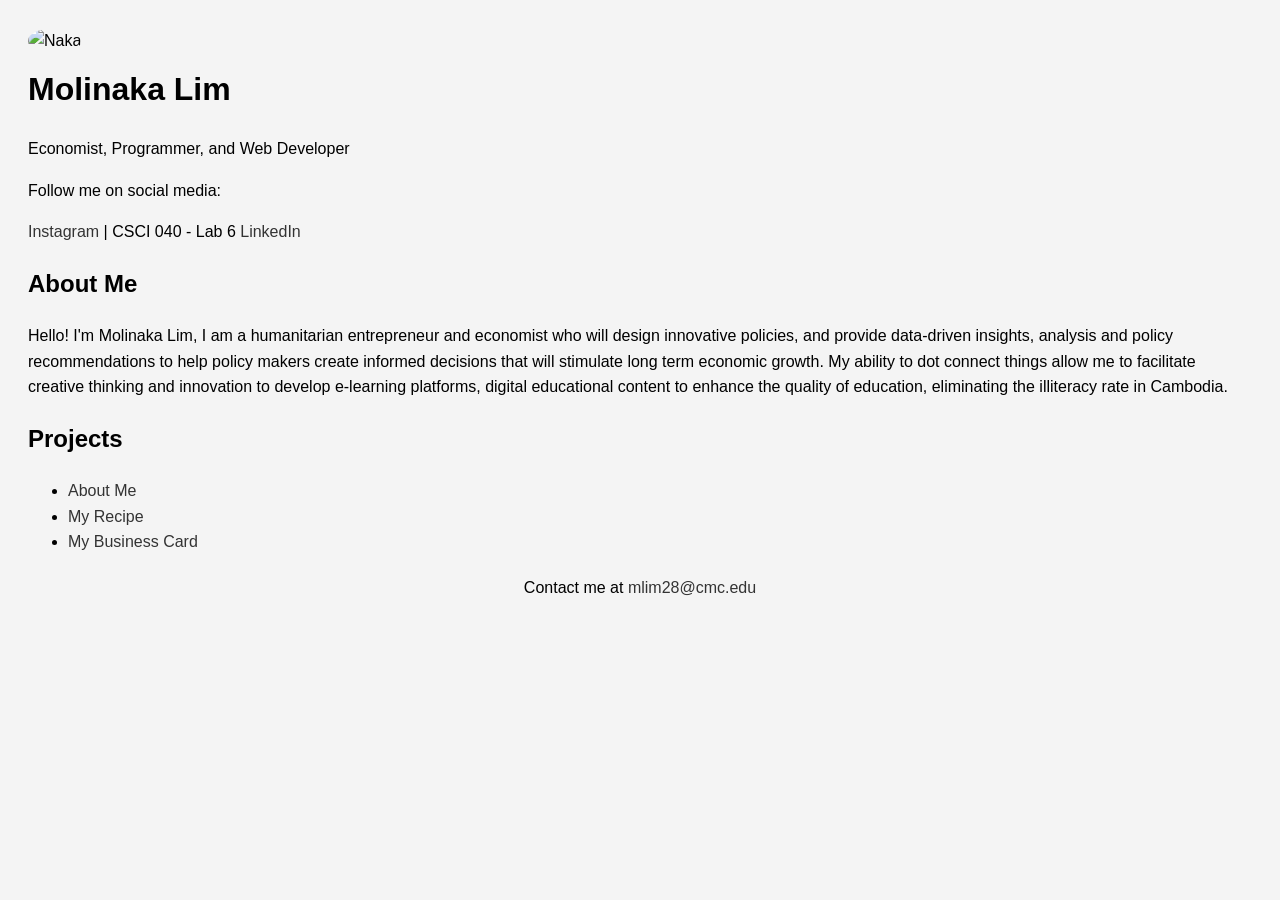
==== index.html @ 503f603a "add index.html" ====
<!DOCTYPE html>
<html lang="en">
<head>
<meta charset="UTF-8">
<meta name="viewport" content="width=device-width, initial-scale=1.0">
<title>Your Name's Bio</title>
<link rel="stylesheet" href="index.css">
</head>

<body>
<header>
<img src="me.png" alt="Naka" class="profile-img">
<h1>Molinaka Lim</h1>
<p>Economist, Programmer, and Web Developer</p>
<p>Follow me on social media:</p>
<p>
<a href="https://www.instagram.com/_naka23.x_/"
target="_blank">Instagram</a> |

CSCI 040 - Lab 6
<a href="www.linkedin.com/in/molinaka-lim"
target="_blank">LinkedIn</a>
</p>
</header>
<main>
<section class="bio">
<h2>About Me</h2>
<p>Hello! I'm Molinaka Lim, I am a humanitarian entrepreneur and economist who will design innovative policies, and provide data-driven insights, analysis and policy recommendations to help policy makers create informed decisions that will stimulate long term economic growth. My ability to dot connect things allow me to facilitate creative thinking and innovation to develop e-learning platforms, digital educational content to enhance the quality of education, eliminating the illiteracy rate in Cambodia.</p>
<!-- Add more paragraphs as needed -->
</section>
<section class="projects">
<h2>Projects</h2>
<ul>
<li><a href="file:///Users/macbook/Downloads/CMC_YEAR%201/Computing%20for%20the%20Web/Web%20Development/Lab%206.html#">About Me</a></li>
<li><a href="file:///Users/macbook/Downloads/CMC_YEAR%201/Computing%20for%20the%20Web/Web%20Development/project2_lab6.html">My Recipe</a></li>
<li><a href="file:///Users/macbook/Downloads/CMC_YEAR%201/Computing%20for%20the%20Web/Web%20Development/project3_lab6.html">My Business Card</a></li>
<!-- Add more list items as needed -->
</ul>
</section>
</main>
<footer>
<p>Contact me at <a
href="mlim28@cmc.edu">mlim28@cmc.edu</a></p>
</footer>
</body>
</html>
---- index.css ----
* Basic Reset */
* {
margin: 0;
padding: 0;
box-sizing: border-box;
}
body {
font-family: 'Arial', sans-serif;
line-height: 1.6;
padding: 20px;
background-color: #f4f4f4;
}
.header {
text-align: center;
margin-bottom: 20px;
}
.profile-img {
width: 150px;
height: auto;
border-radius: 50%;
}
h1 {
margin-top: 10px;
}
.bio, .projects {
margin-bottom: 20px;
}
a {
color: #333;
text-decoration: none;
}
a:hover {
text-decoration: underline;
}
footer {
text-align: center;
margin-top: 20px;
}
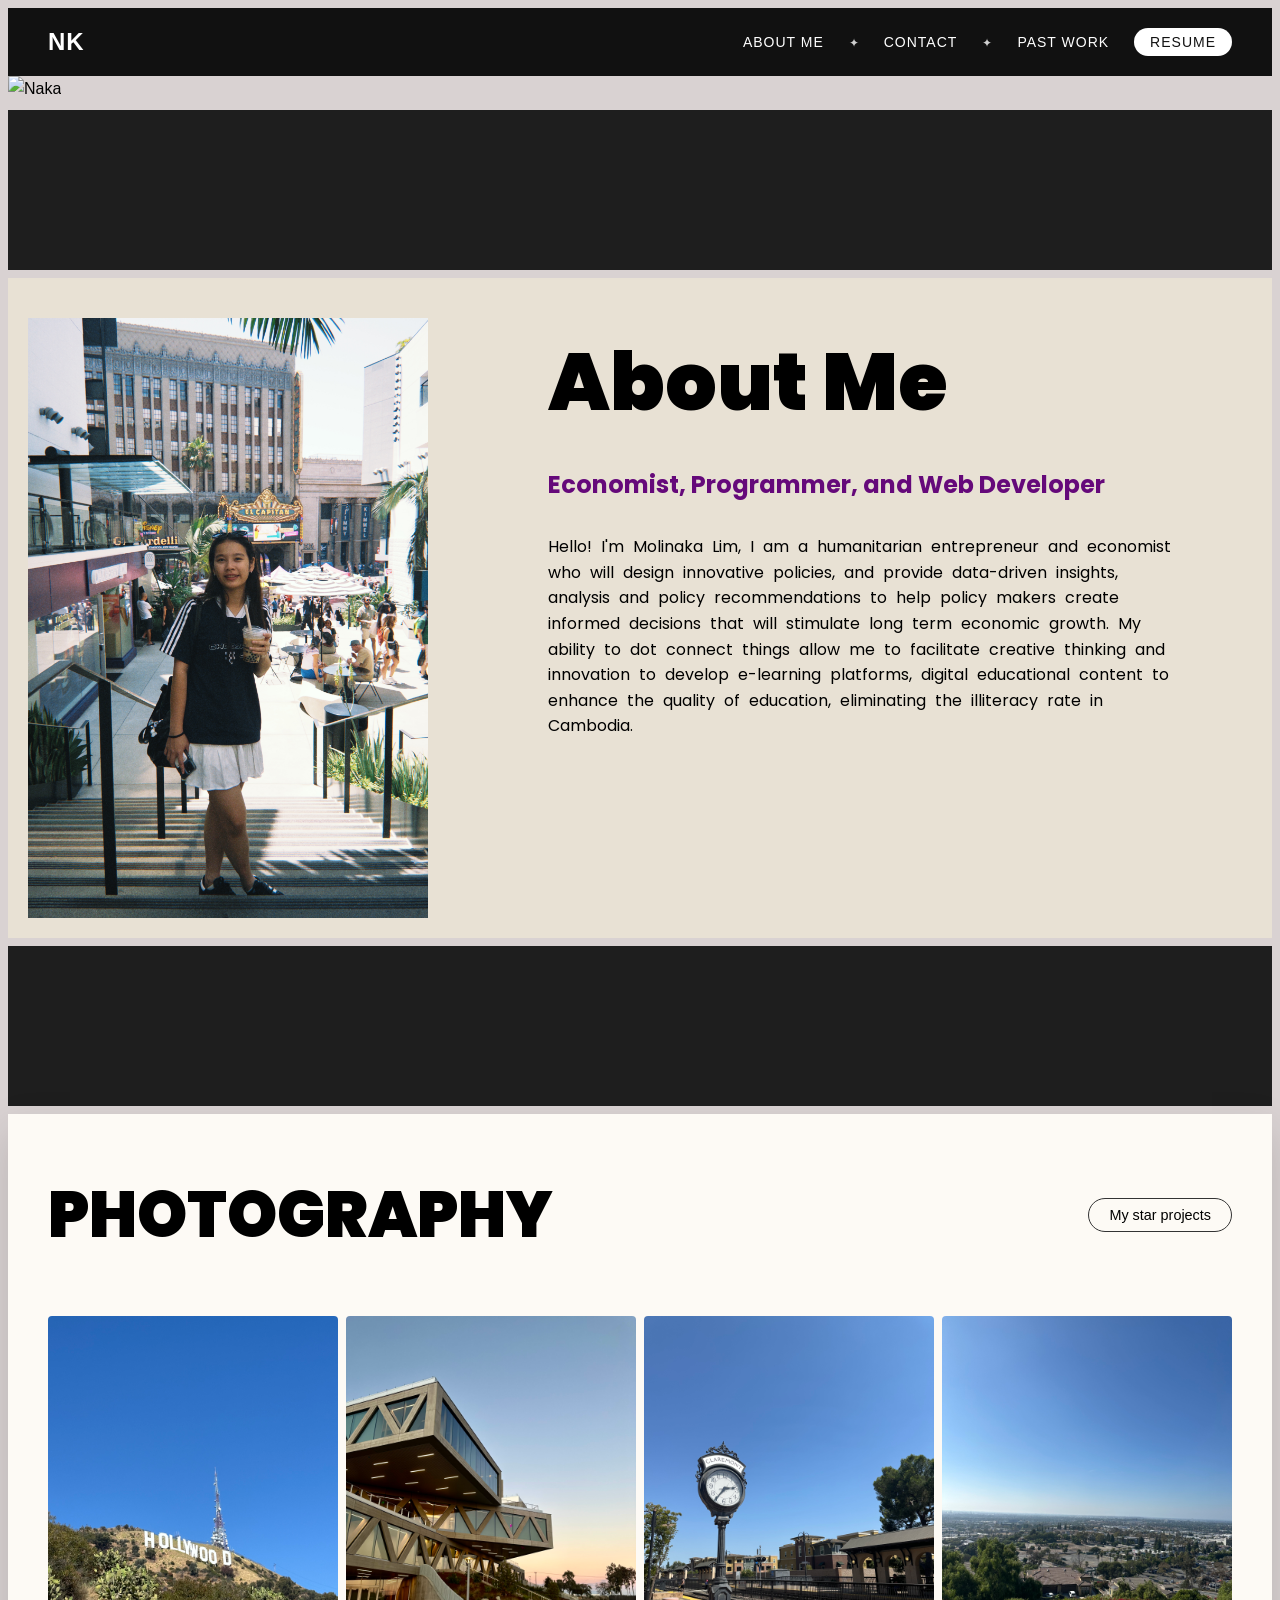
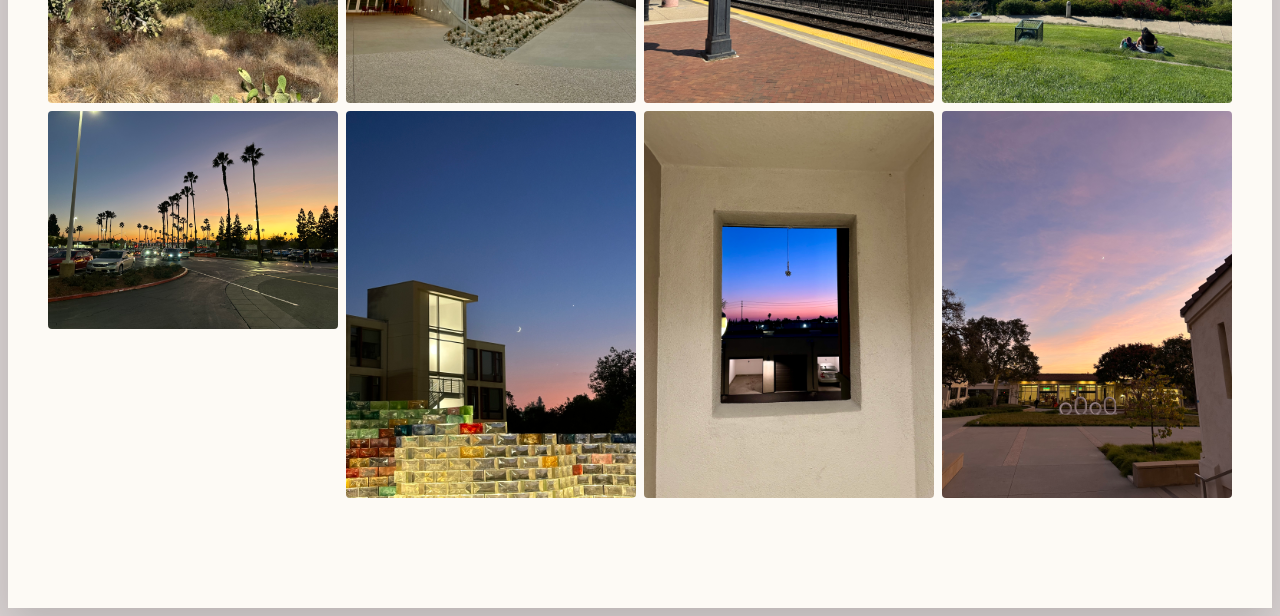
==== commit a718efa4: "commit changes" ====
--- a/index.html
+++ b/index.html
@@ -7,17 +7,80 @@
 <link rel="stylesheet" href="index.css">
 </head>
 
+<head>
+  <link href="https://fonts.googleapis.com/css2?family=Poppins:wght@300;400;500;600;700&display=swap" rel="stylesheet">
+</head>
+
 <body>
-<header>
-<img src="me.png" alt="Naka" class="profile-img">
-<h1>Molinaka Lim</h1>
-<p>Economist, Programmer, and Web Developer</p>
+    <nav class="top-nav">
+        <div class="nav-left">
+            <span class="logo">NK</span>
+        </div>
+ <ul class="nav-links">
+    <li><a href="#">ABOUT ME</a></li>
+    <li><span class="divider">✦</span></li>
+    <li><a href="#">CONTACT</a></li>
+    <li><span class="divider">✦</span></li>
+    <li><a href="#">PAST WORK</a></li>
+    <li>
+      <a class="resume-btn" href="#">RESUME</a>
+    </li>
+  </ul>
+</nav>
+
+
+
+<img src="homecoverpage.png" alt="Naka" class="homepagecover">
+
+<hr>
+
+<div class="about-container">
+  <img src="aboutme2.JPG" alt="aboutme" class="aboutmepic">
+  <div class="about-text">
+    <h1>About Me</h1>
+    <h2>Economist, Programmer, and Web Developer</h2>
+    <p>Hello! I'm Molinaka Lim, I am a humanitarian entrepreneur and economist who will design innovative policies, and provide data-driven insights, analysis and policy recommendations to help policy makers create informed decisions that will stimulate long term economic growth. My ability to dot connect things allow me to facilitate creative thinking and innovation to develop e-learning platforms, digital educational content to enhance the quality of education, eliminating the illiteracy rate in Cambodia.</p>
+  </div>
+</div>
+
+<hr>
+
+<div class="photo-wrapper">
+  <div class="photo-card">
+    <div class="photo-header">
+      <h1 class="photo-title">PHOTOGRAPHY</h1>
+      <button class="photo-btn">My star projects</button>
+    </div>
+
+    <div class="photo-grid">
+      <img src="pic1.jpg" alt="image1">
+      <img src="pic2.jpg" alt="image2">
+      <img src="pic3.jpg" alt="image3">
+      <img src="pic4.jpg" alt="image4">
+      <img src="pic5.jpg" alt="image5">
+      <img src="pic6.jpg" alt="image6">
+      <img src="pic7.jpg" alt="image7">
+      <img src="pic8.jpg" alt="image8">
+    </div>
+  </div>
+</div>
+
+<!-- <h1>About Me</h1>
+<hr>
+
+<img src="aboutme2.jpg" alt="aboutme" class="aboutmepic">
+
+<div class="about-container">
+  <img src="aboutme2.JPG" alt="aboutme" class="aboutmepic">
+  <p>I'm a humanitarian entrepreneur and economist...</p>
+</div> --> 
+
+<!-- <p>Economist, Programmer, and Web Developer</p>
 <p>Follow me on social media:</p>
 <p>
 <a href="https://www.instagram.com/_naka23.x_/"
 target="_blank">Instagram</a> |
 
-CSCI 040 - Lab 6
 <a href="www.linkedin.com/in/molinaka-lim"
 target="_blank">LinkedIn</a>
 </p>
@@ -26,21 +89,21 @@
 <section class="bio">
 <h2>About Me</h2>
 <p>Hello! I'm Molinaka Lim, I am a humanitarian entrepreneur and economist who will design innovative policies, and provide data-driven insights, analysis and policy recommendations to help policy makers create informed decisions that will stimulate long term economic growth. My ability to dot connect things allow me to facilitate creative thinking and innovation to develop e-learning platforms, digital educational content to enhance the quality of education, eliminating the illiteracy rate in Cambodia.</p>
-<!-- Add more paragraphs as needed -->
-</section>
+Add more paragraphs as needed -->
+<!-- </section>
 <section class="projects">
 <h2>Projects</h2>
 <ul>
 <li><a href="file:///Users/macbook/Downloads/CMC_YEAR%201/Computing%20for%20the%20Web/Web%20Development/Lab%206.html#">About Me</a></li>
 <li><a href="file:///Users/macbook/Downloads/CMC_YEAR%201/Computing%20for%20the%20Web/Web%20Development/project2_lab6.html">My Recipe</a></li>
 <li><a href="file:///Users/macbook/Downloads/CMC_YEAR%201/Computing%20for%20the%20Web/Web%20Development/project3_lab6.html">My Business Card</a></li>
-<!-- Add more list items as needed -->
+
 </ul>
 </section>
 </main>
 <footer>
 <p>Contact me at <a
 href="mlim28@cmc.edu">mlim28@cmc.edu</a></p>
-</footer>
+</footer> -->
 </body>
 </html>
--- a/index.css
+++ b/index.css
@@ -1,27 +1,271 @@
 * Basic Reset */
 * {
-margin: 0;
-padding: 0;
-box-sizing: border-box;
-}
+  margin: 0;
+  padding: 0;
+  box-sizing: border-box;
+}
+
+nav {
+  width: 100%;
+  margin: 0;
+  padding: 0;
+}
+
+
+.top-nav {
+  width: 100%;
+  background: #111;
+  padding: 15px 40px;
+  display: flex;
+  align-items: center;
+  justify-content: space-between;
+  font-family: Arial, sans-serif;
+  box-sizing: border-box;
+}
+
+/*LOGO*/
+.logo {
+  font-size: 24px;
+  font-weight: 800;
+  color: white;
+  letter-spacing: 1px;
+}
+
+/* --- MENU ITEMS --- */
+.nav-links {
+  list-style: none;
+  display: flex;
+  align-items: center;
+  gap: 25px;
+  margin: 0;
+  padding: 0;
+}
+
+.nav-links a {
+  text-decoration: none;
+  color: white;
+  font-weight: 500;
+  font-size: 14px;
+  letter-spacing: 1px;
+}
+
+/* --- DIVIDERS (✦) --- */
+.divider {
+  color: #cfcfcf;
+  font-size: 12px;
+}
+
+/* --- RESUME BUTTON --- */
+.resume-btn {
+  padding: 6px 16px;
+  background: white;
+  color: #111 !important;
+  border-radius: 20px;
+  font-weight: 700;
+  text-transform: uppercase;
+  transition: 0.2s;
+}
+
+.resume-btn:hover {
+  opacity: 0.85;
+}
+
 body {
 font-family: 'Arial', sans-serif;
 line-height: 1.6;
-padding: 20px;
-background-color: #f4f4f4;
-}
-.header {
-text-align: center;
-margin-bottom: 20px;
-}
-.profile-img {
-width: 150px;
-height: auto;
-border-radius: 50%;
-}
+padding: ០px;
+background-color: #d9d2d2;
+}
+
+.homepagecover {
+width: 100%;
+height: 100%;
+}
+
+hr{
+  border: 50px solid #000000; 
+}
+
+.about-container {
+  display: flex;                /* Aligns image and text horizontally */
+  align-items: flex-start;      /* Aligns everything to the top */
+  justify-content: flex-start;  /* Keeps everything aligned to the left */
+  padding: 20px;
+  background-color: rgb(232, 225, 212);     
+}
+
+/* Image styling */
+.aboutmepic {
+  width: 400px;                 /* Image size */
+  height: auto;                 /* Maintain aspect ratio */
+  margin-right: 20px;           /* Space between the image and text */
+  margin-top: 20px;
+}
+
+/* Text container styling */
+.about-text {
+  max-width: 60%;               /* Optional: restricts text width */
+}
+
+/* Heading for "About Me" */
 h1 {
-margin-top: 10px;
-}
+  margin-top: 20px;
+  margin-left: 100px;
+  margin-bottom: 0px;
+  font-size: 5rem; 
+  font-weight: 1000;
+  font-family: Poppins;
+}
+
+/* Name and title */
+h2 {
+  font-size: 1.5rem;            /* Size of the subtitle (name/title) */
+  font-weight: 700;
+  color: rgb(101, 9, 122);
+  margin-bottom: 10px;
+  margin-left: 100px;
+  font-family: Poppins;
+}
+
+/* Paragraph text */
+.about-text p {
+  font-size: 1rem;              /* Size of the paragraph text */
+  line-height: 1.6; 
+  margin-left: 100px; 
+  margin-top: 30px;
+  font-family: Poppins;
+  word-spacing: 5px;
+}
+
+/* .photo-wrapper {
+  min-height: 100vh;
+  display: flex;
+  justify-content: center;
+  align-items: center;
+} */
+
+hr{
+  border: 80px solid #1e1e1e; 
+}
+
+/* Big white card */
+.photo-card {
+  background: #fdfaf5;
+  padding: 30px 40px;
+  box-shadow: 0 18px 40px rgba(0, 0, 0, 0.15);
+  width:100%;
+  box-sizing: border-box;
+}
+
+/* Title + button row */
+.photo-header {
+  display: flex;
+  justify-content: space-between;
+  align-items: center;
+  margin-bottom: 50px;
+  margin-top: 20px;
+}
+
+.photo-title {
+  font-size: 4rem;
+  margin: 0;
+}
+
+/* Rounded button on the right */
+.photo-btn {
+  padding: 8px 20px;
+  border-radius: 999px;
+  border: 1px solid #333;
+  background: transparent;
+  cursor: pointer;
+  font-size: 0.9rem;
+}
+
+/* Image grid */
+.photo-grid {
+  display: grid;
+  grid-template-columns: repeat(4, 1fr);
+  gap: 8px;
+  margin-bottom: 80px;
+}
+
+/* Make all thumbs same size */
+.photo-grid img {
+  width: 100%;
+  height: auto;
+  object-fit: cover;
+  display: block;
+  border-radius: 4px;
+}
+
+/* Optional: stack to 2 columns on small screens */
+@media (max-width: 700px) {
+  .photo-grid {
+    grid-template-columns: repeat(2, 1fr);
+  }
+
+  .photo-header {
+    flex-direction: column;
+    align-items: flex-start;
+    gap: 10px;
+  }
+  
+/* h1 {
+margin-top: 20px;
+margin-left: 50px;
+margin-bottom: 0px;
+font-size: 5rem; 
+font-weight: 1000;
+font-family: Poppins;
+}
+
+hr {
+  border: 2px solid #333; 
+  margin-left: 50px; 
+  width: 180px;
+} */
+
+
+
+/* .aboutmepic {
+  width: 100%;       
+  max-width: 400px;  
+  height: 100%;     
+  border-radius: 10px;
+  margin-left: 40px; 
+  margin-top: 20px;
+  align-items: right;
+} */
+/* 
+.about-container {
+  display: flex;         
+  align-items: center;
+}
+
+.about-text p {
+  text-align: right; 
+  max-width: 60%;
+  margin-top: 0;
+} */ 
+/* 
+.aboutmepic {
+  width: 200px;          
+  height: auto;          
+  margin-right: 20px;   
+}
+
+.about-text {
+  max-width: 60%;   
+}
+
+h1 {
+  font-size: 1.5rem;
+}
+
+p {
+  font-size: 1rem;
+} */ */
+
 .bio, .projects {
 margin-bottom: 20px;
 }
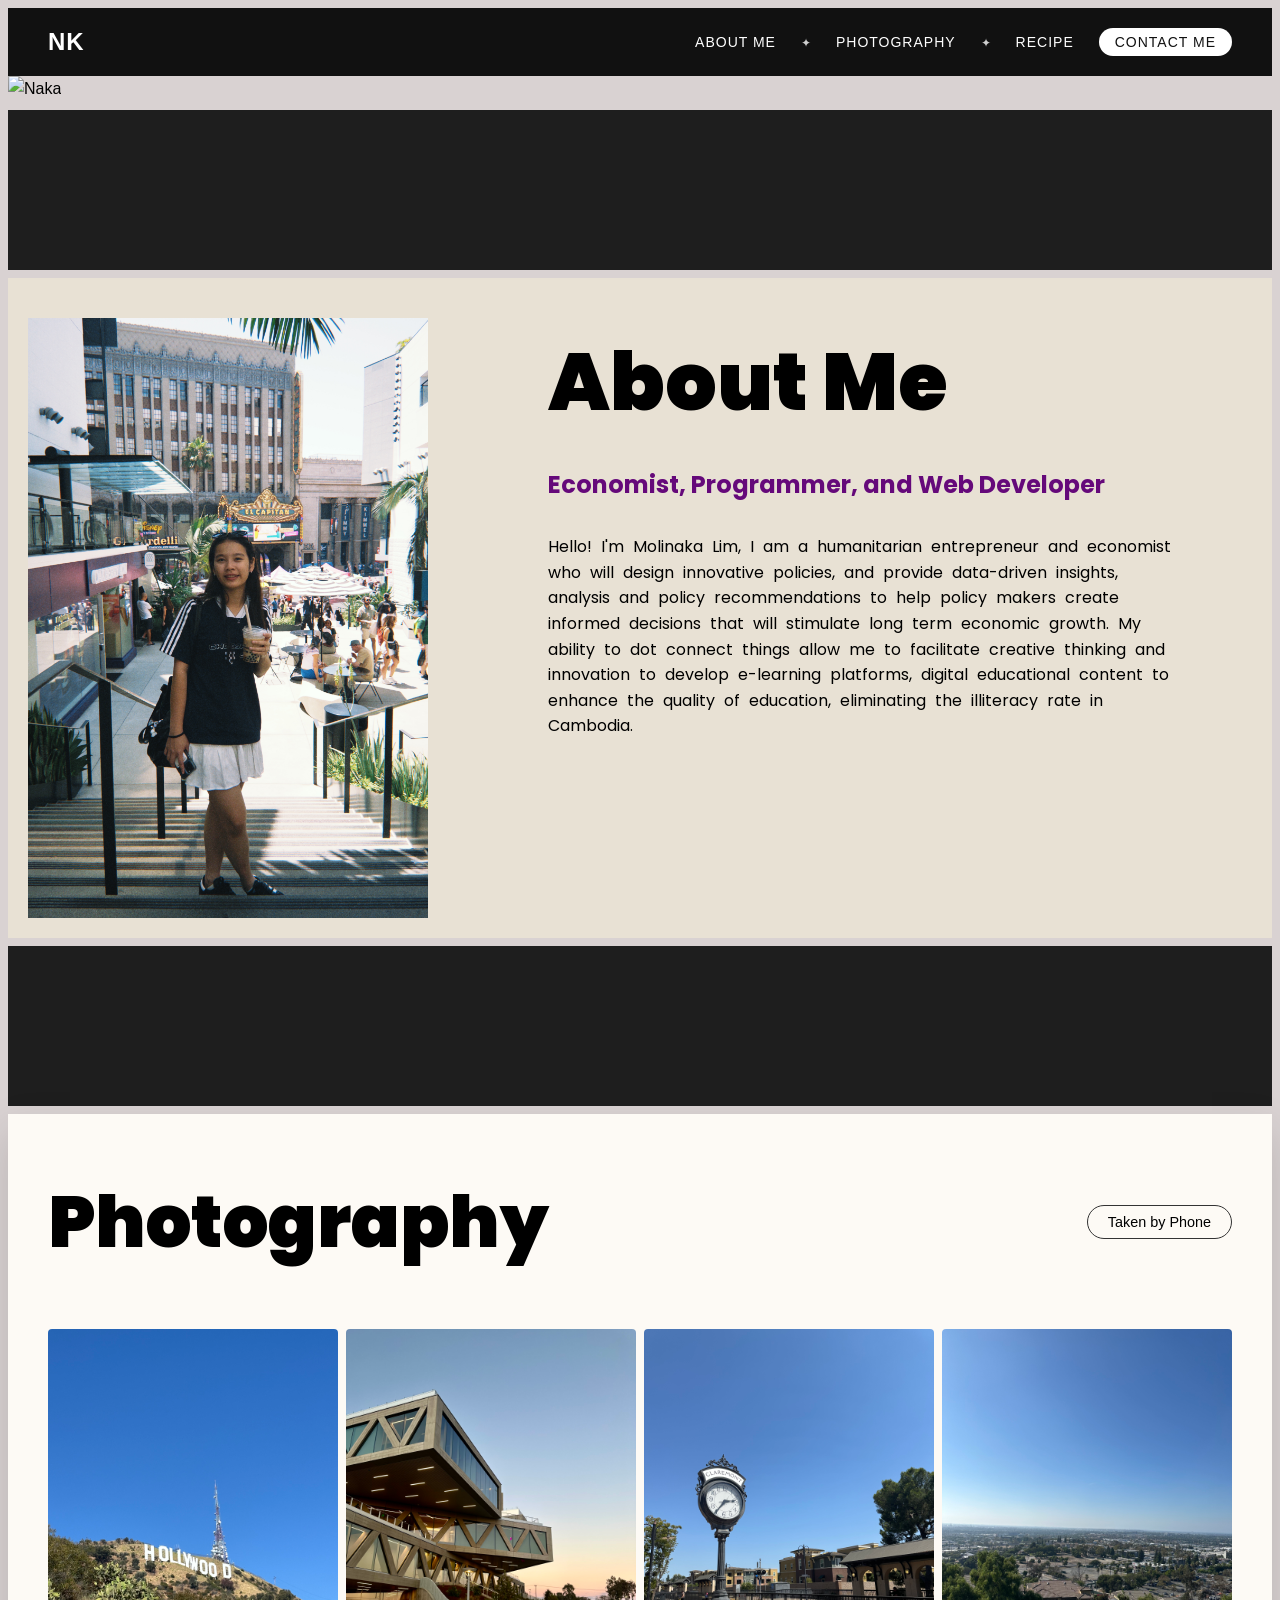
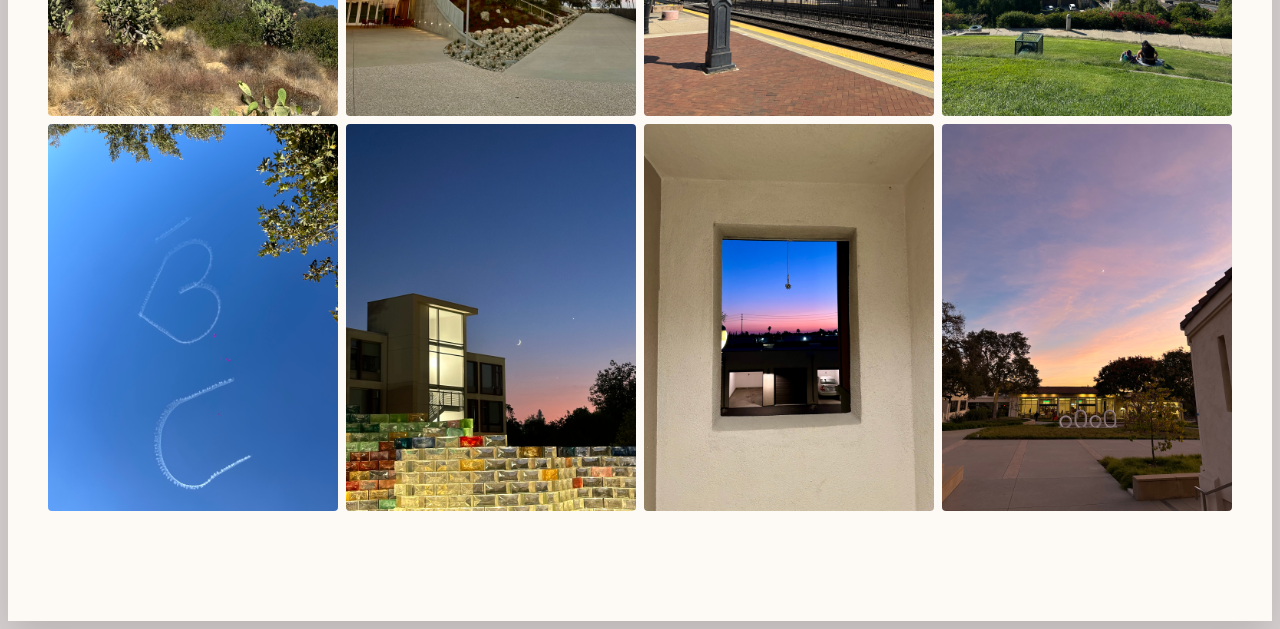
==== commit dda0f1ce: "commit" ====
--- a/index.html
+++ b/index.html
@@ -19,11 +19,11 @@
  <ul class="nav-links">
     <li><a href="#">ABOUT ME</a></li>
     <li><span class="divider">✦</span></li>
-    <li><a href="#">CONTACT</a></li>
+    <li><a href="#">PHOTOGRAPHY</a></li>
     <li><span class="divider">✦</span></li>
-    <li><a href="#">PAST WORK</a></li>
+    <li><a href="#">RECIPE</a></li>
     <li>
-      <a class="resume-btn" href="#">RESUME</a>
+      <a class="resume-btn" href="#">CONTACT ME</a>
     </li>
   </ul>
 </nav>
@@ -48,8 +48,8 @@
 <div class="photo-wrapper">
   <div class="photo-card">
     <div class="photo-header">
-      <h1 class="photo-title">PHOTOGRAPHY</h1>
-      <button class="photo-btn">My star projects</button>
+      <h1 class="photo-title">Photography</h1>
+      <button class="photo-btn">Taken by Phone</button>
     </div>
 
     <div class="photo-grid">
--- a/index.css
+++ b/index.css
@@ -167,7 +167,7 @@
 }
 
 .photo-title {
-  font-size: 4rem;
+  font-size: 4.5rem;
   margin: 0;
 }
 
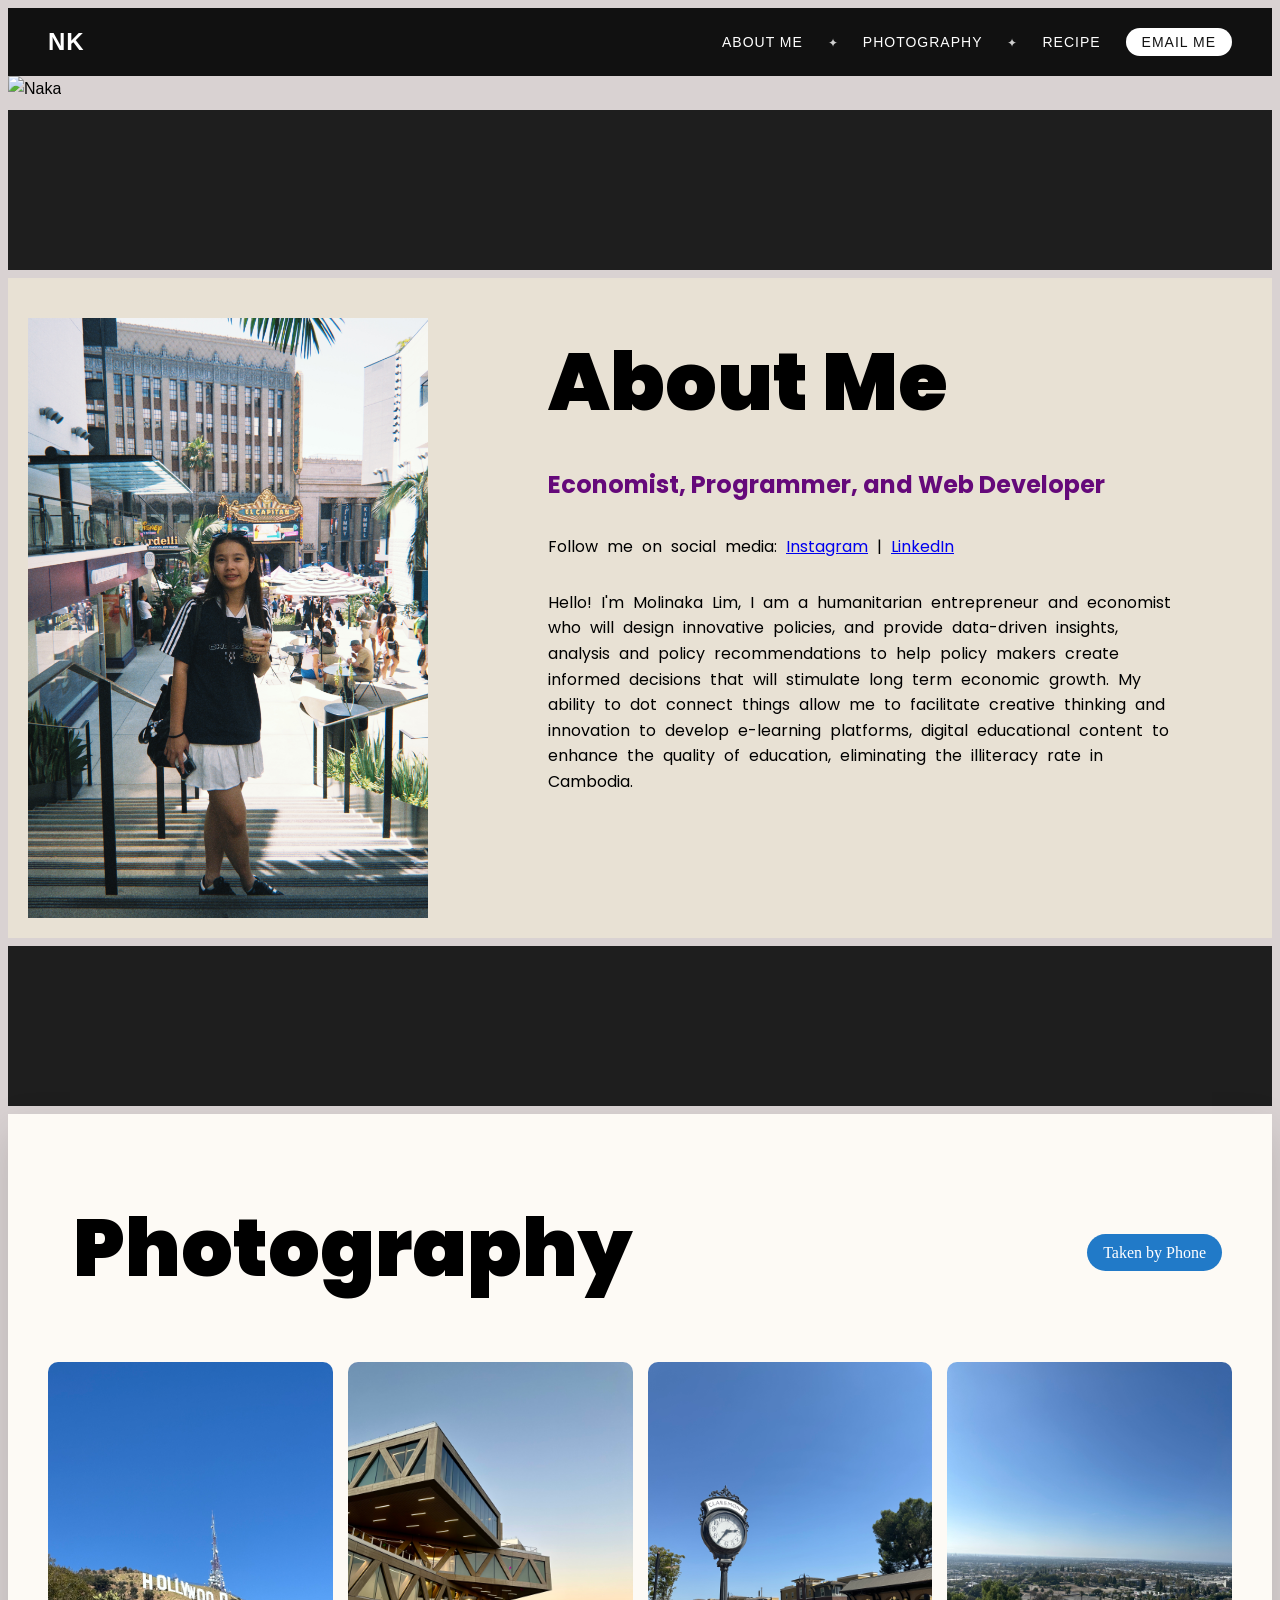
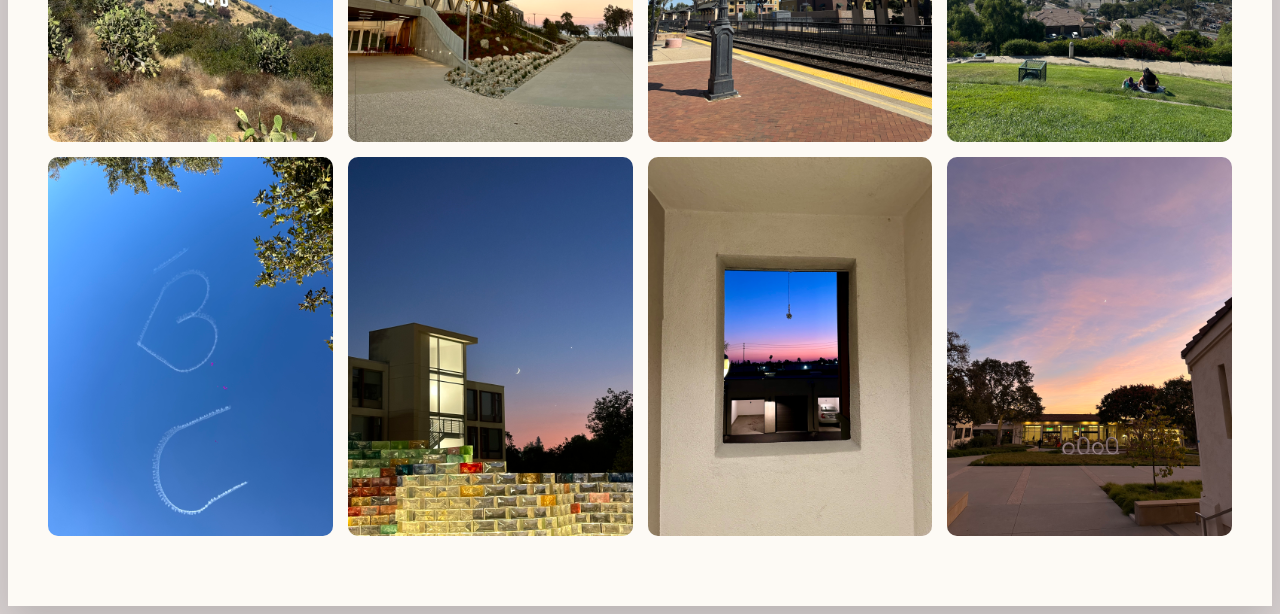
==== commit 17fef0a5: "commit all changes" ====
--- a/index.html
+++ b/index.html
@@ -23,12 +23,10 @@
     <li><span class="divider">✦</span></li>
     <li><a href="#">RECIPE</a></li>
     <li>
-      <a class="resume-btn" href="#">CONTACT ME</a>
+      <a class="emailme" href="mailto:mlim28@cmc.edu">EMAIL ME</a>
     </li>
   </ul>
 </nav>
-
-
 
 <img src="homecoverpage.png" alt="Naka" class="homepagecover">
 
@@ -39,6 +37,10 @@
   <div class="about-text">
     <h1>About Me</h1>
     <h2>Economist, Programmer, and Web Developer</h2>
+    <p>Follow me on social media:
+    <a href="https://www.instagram.com/_naka23.x_/" target="_blank">Instagram</a> |
+    <a href="www.linkedin.com/in/molinaka-lim" target="_blank">LinkedIn</a></p>  
+
     <p>Hello! I'm Molinaka Lim, I am a humanitarian entrepreneur and economist who will design innovative policies, and provide data-driven insights, analysis and policy recommendations to help policy makers create informed decisions that will stimulate long term economic growth. My ability to dot connect things allow me to facilitate creative thinking and innovation to develop e-learning platforms, digital educational content to enhance the quality of education, eliminating the illiteracy rate in Cambodia.</p>
   </div>
 </div>
@@ -49,7 +51,7 @@
   <div class="photo-card">
     <div class="photo-header">
       <h1 class="photo-title">Photography</h1>
-      <button class="photo-btn">Taken by Phone</button>
+      <h4 class="description">Taken by Phone</h4>
     </div>
 
     <div class="photo-grid">
--- a/index.css
+++ b/index.css
@@ -23,7 +23,6 @@
   box-sizing: border-box;
 }
 
-/*LOGO*/
 .logo {
   font-size: 24px;
   font-weight: 800;
@@ -31,7 +30,6 @@
   letter-spacing: 1px;
 }
 
-/* --- MENU ITEMS --- */
 .nav-links {
   list-style: none;
   display: flex;
@@ -49,14 +47,13 @@
   letter-spacing: 1px;
 }
 
-/* --- DIVIDERS (✦) --- */
+
 .divider {
   color: #cfcfcf;
   font-size: 12px;
 }
 
-/* --- RESUME BUTTON --- */
-.resume-btn {
+.emailme {
   padding: 6px 16px;
   background: white;
   color: #111 !important;
@@ -66,7 +63,7 @@
   transition: 0.2s;
 }
 
-.resume-btn:hover {
+.emailme:hover {
   opacity: 0.85;
 }
 
@@ -87,27 +84,24 @@
 }
 
 .about-container {
-  display: flex;                /* Aligns image and text horizontally */
-  align-items: flex-start;      /* Aligns everything to the top */
-  justify-content: flex-start;  /* Keeps everything aligned to the left */
+  display: flex;                
+  align-items: flex-start;      
+  justify-content: flex-start;  
   padding: 20px;
   background-color: rgb(232, 225, 212);     
 }
 
-/* Image styling */
 .aboutmepic {
-  width: 400px;                 /* Image size */
-  height: auto;                 /* Maintain aspect ratio */
-  margin-right: 20px;           /* Space between the image and text */
-  margin-top: 20px;
-}
-
-/* Text container styling */
+  width: 400px;                 
+  height: auto;              
+  margin-right: 20px;           
+  margin-top: 20px;
+}
+
 .about-text {
-  max-width: 60%;               /* Optional: restricts text width */
-}
-
-/* Heading for "About Me" */
+  max-width: 60%;               
+}
+
 h1 {
   margin-top: 20px;
   margin-left: 100px;
@@ -117,9 +111,8 @@
   font-family: Poppins;
 }
 
-/* Name and title */
 h2 {
-  font-size: 1.5rem;            /* Size of the subtitle (name/title) */
+  font-size: 1.5rem;           
   font-weight: 700;
   color: rgb(101, 9, 122);
   margin-bottom: 10px;
@@ -127,9 +120,8 @@
   font-family: Poppins;
 }
 
-/* Paragraph text */
 .about-text p {
-  font-size: 1rem;              /* Size of the paragraph text */
+  font-size: 1rem;             
   line-height: 1.6; 
   margin-left: 100px; 
   margin-top: 30px;
@@ -137,18 +129,17 @@
   word-spacing: 5px;
 }
 
-/* .photo-wrapper {
+.photo-wrapper {
   min-height: 100vh;
   display: flex;
   justify-content: center;
   align-items: center;
-} */
+} 
 
 hr{
   border: 80px solid #1e1e1e; 
 }
 
-/* Big white card */
 .photo-card {
   background: #fdfaf5;
   padding: 30px 40px;
@@ -157,7 +148,7 @@
   box-sizing: border-box;
 }
 
-/* Title + button row */
+
 .photo-header {
   display: flex;
   justify-content: space-between;
@@ -167,95 +158,49 @@
 }
 
 .photo-title {
-  font-size: 4.5rem;
-  margin: 0;
-}
-
-/* Rounded button on the right */
-.photo-btn {
-  padding: 8px 20px;
-  border-radius: 999px;
-  border: 1px solid #333;
-  background: transparent;
-  cursor: pointer;
-  font-size: 0.9rem;
-}
-
-/* Image grid */
+  margin-left: 25px;
+  margin-top: 20px;
+}
+
+.description{
+  padding: 6px 16px;
+  margin-top: 50px;
+  margin-right: 10px;
+  background: rgb(33, 122, 200);
+  color: #ffffff !important;
+  border-radius: 20px;
+  font-weight: 500;
+  font-family: Poppins;
+}
+
 .photo-grid {
   display: grid;
   grid-template-columns: repeat(4, 1fr);
-  gap: 8px;
-  margin-bottom: 80px;
-}
-
-/* Make all thumbs same size */
+  gap: 15px;
+  width: 100%;  
+  box-sizing: border-box;
+  margin-bottom: 40px;
+}
+
 .photo-grid img {
   width: 100%;
   height: auto;
   object-fit: cover;
   display: block;
-  border-radius: 4px;
-}
-
-/* Optional: stack to 2 columns on small screens */
-@media (max-width: 700px) {
+  border-radius: 10px;
+  margin-bottom: 0px;
+}
+
+
+@media (max-width: 768px) {
   .photo-grid {
-    grid-template-columns: repeat(2, 1fr);
+    grid-template-columns: repeat(2, 1fr); 
   }
-
-  .photo-header {
-    flex-direction: column;
-    align-items: flex-start;
-    gap: 10px;
-  }
-  
-/* h1 {
-margin-top: 20px;
-margin-left: 50px;
-margin-bottom: 0px;
-font-size: 5rem; 
-font-weight: 1000;
-font-family: Poppins;
-}
-
-hr {
-  border: 2px solid #333; 
-  margin-left: 50px; 
-  width: 180px;
-} */
-
-
-
-/* .aboutmepic {
-  width: 100%;       
-  max-width: 400px;  
-  height: 100%;     
-  border-radius: 10px;
-  margin-left: 40px; 
-  margin-top: 20px;
-  align-items: right;
-} */
-/* 
-.about-container {
-  display: flex;         
-  align-items: center;
-}
-
-.about-text p {
-  text-align: right; 
-  max-width: 60%;
-  margin-top: 0;
-} */ 
-/* 
-.aboutmepic {
-  width: 200px;          
-  height: auto;          
-  margin-right: 20px;   
-}
-
-.about-text {
-  max-width: 60%;   
+}
+/* .profile-img {
+width: 150px;
+height: auto;
+border-radius: 50%;
 }
 
 h1 {
@@ -264,7 +209,7 @@
 
 p {
   font-size: 1rem;
-} */ */
+}  
 
 .bio, .projects {
 margin-bottom: 20px;
@@ -279,4 +224,4 @@
 footer {
 text-align: center;
 margin-top: 20px;
-}+} 
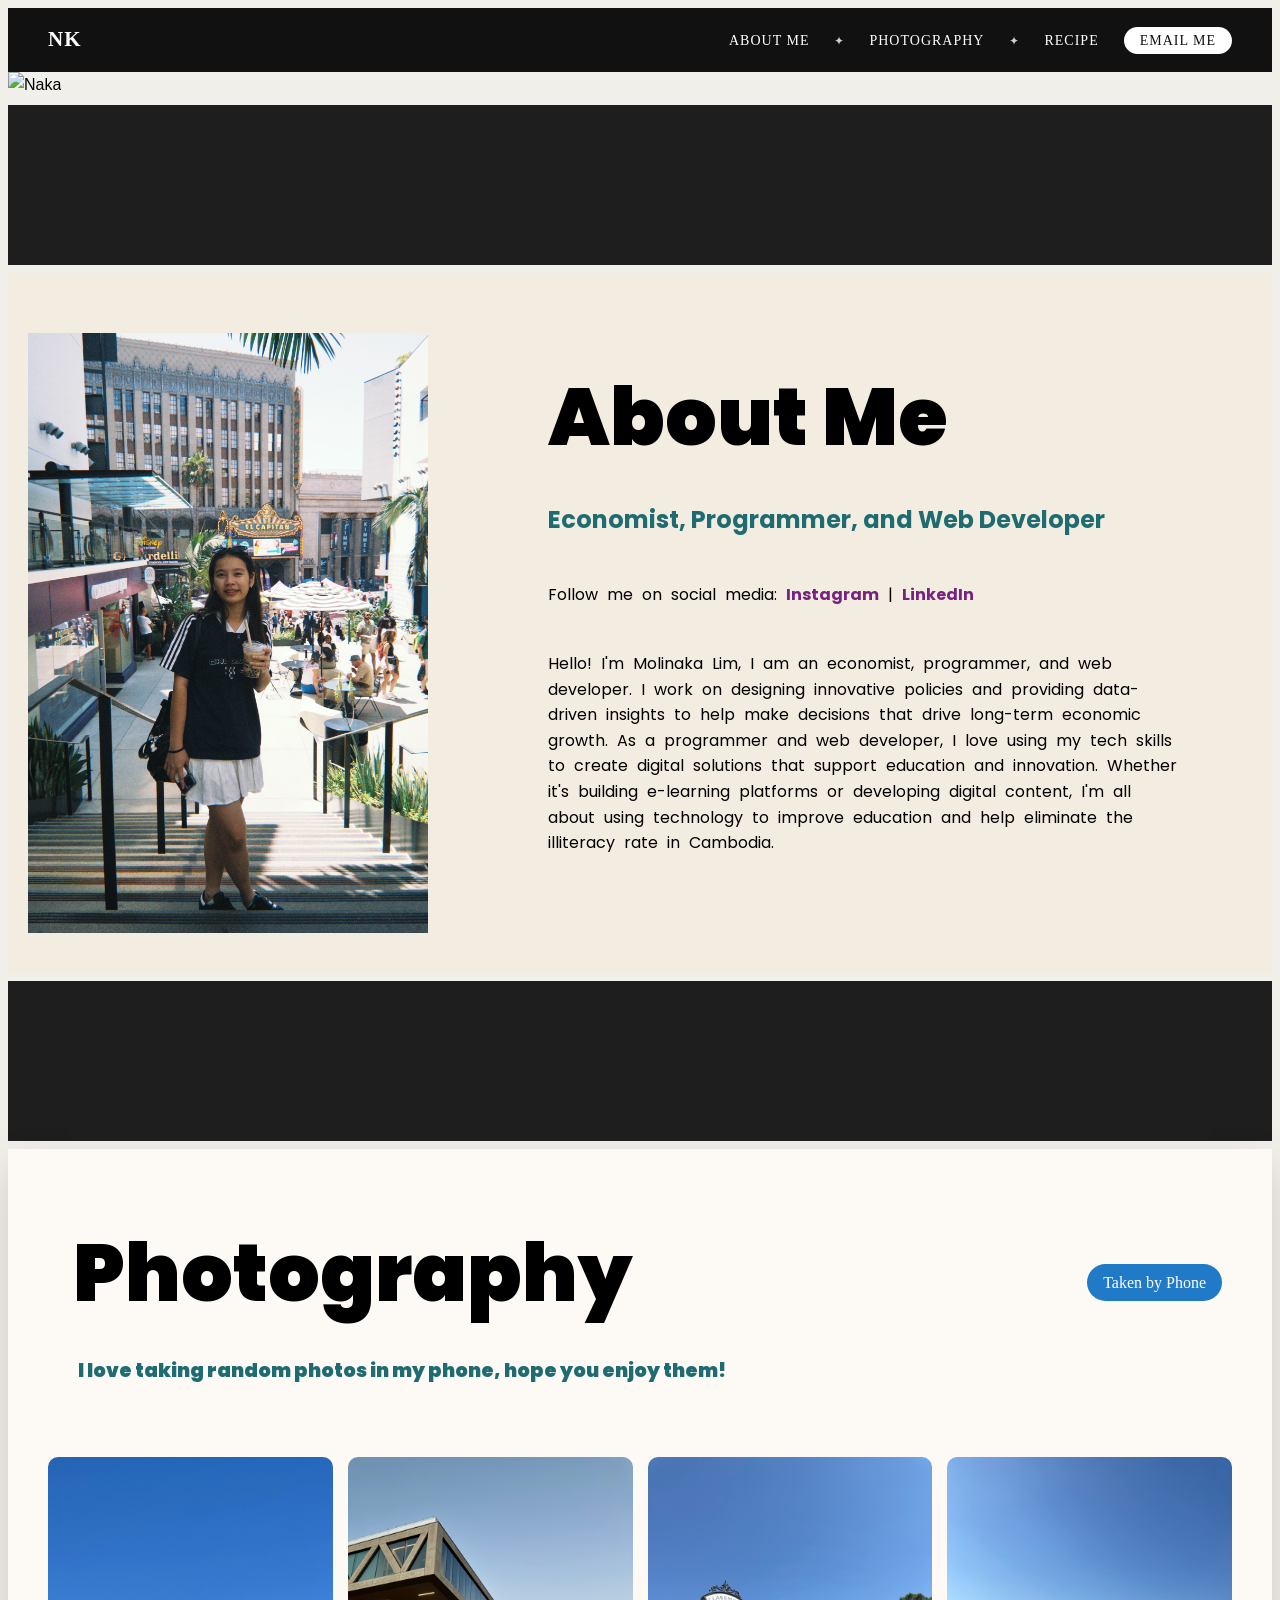
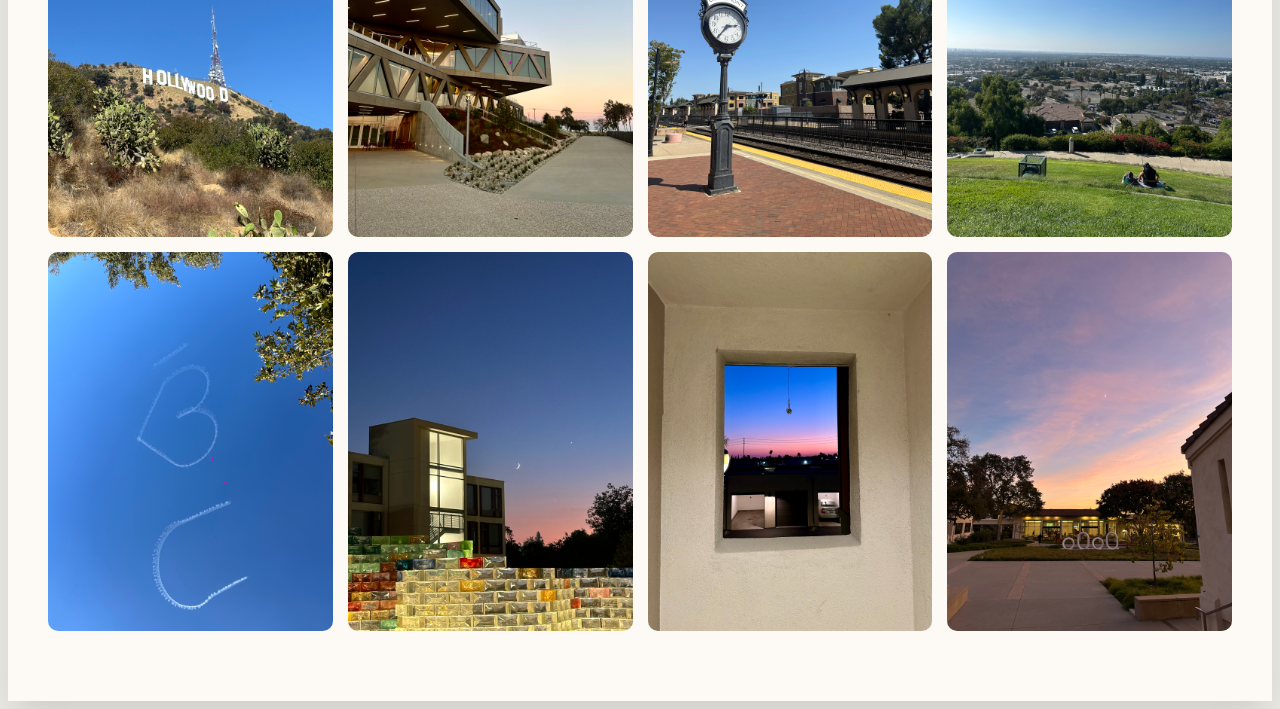
==== commit 8be2d09e: "29 Nov changes" ====
--- a/index.html
+++ b/index.html
@@ -17,11 +17,11 @@
             <span class="logo">NK</span>
         </div>
  <ul class="nav-links">
-    <li><a href="#">ABOUT ME</a></li>
+    <li class="aboutmenav"><a href="#About-Me">ABOUT ME</a></li>
     <li><span class="divider">✦</span></li>
-    <li><a href="#">PHOTOGRAPHY</a></li>
+    <li class="photographynav"><a href="#gallery">PHOTOGRAPHY</a></li>
     <li><span class="divider">✦</span></li>
-    <li><a href="#">RECIPE</a></li>
+    <li class="recipenav"><a href="file:///Users/macbook/Downloads/CMC_YEAR%201/Computing%20for%20the%20Web/Web%20Development/project2_lab6.html">RECIPE</a></li>
     <li>
       <a class="emailme" href="mailto:mlim28@cmc.edu">EMAIL ME</a>
     </li>
@@ -32,28 +32,30 @@
 
 <hr>
 
+<section id="About-Me">
 <div class="about-container">
   <img src="aboutme2.JPG" alt="aboutme" class="aboutmepic">
   <div class="about-text">
     <h1>About Me</h1>
     <h2>Economist, Programmer, and Web Developer</h2>
     <p>Follow me on social media:
-    <a href="https://www.instagram.com/_naka23.x_/" target="_blank">Instagram</a> |
-    <a href="www.linkedin.com/in/molinaka-lim" target="_blank">LinkedIn</a></p>  
+    <a href="https://www.instagram.com/_naka23.x_/" target="_blank"><b>Instagram</b></a> |
+    <a href="www.linkedin.com/in/molinaka-lim" target="_blank"><b>LinkedIn</b></a></p>  
 
-    <p>Hello! I'm Molinaka Lim, I am a humanitarian entrepreneur and economist who will design innovative policies, and provide data-driven insights, analysis and policy recommendations to help policy makers create informed decisions that will stimulate long term economic growth. My ability to dot connect things allow me to facilitate creative thinking and innovation to develop e-learning platforms, digital educational content to enhance the quality of education, eliminating the illiteracy rate in Cambodia.</p>
+    <p>Hello! I'm Molinaka Lim, I am an economist, programmer, and web developer. I work on designing innovative policies and providing data-driven insights to help make decisions that drive long-term economic growth. As a programmer and web developer, I love using my tech skills to create digital solutions that support education and innovation. Whether it's building e-learning platforms or developing digital content, I'm all about using technology to improve education and help eliminate the illiteracy rate in Cambodia.</p>
   </div>
 </div>
+</section>
 
 <hr>
-
+<section id="gallery">
 <div class="photo-wrapper">
   <div class="photo-card">
     <div class="photo-header">
       <h1 class="photo-title">Photography</h1>
       <h4 class="description">Taken by Phone</h4>
     </div>
-
+    <p class="gallcaption">I love taking random photos in my phone, hope you enjoy them!</p>
     <div class="photo-grid">
       <img src="pic1.jpg" alt="image1">
       <img src="pic2.jpg" alt="image2">
@@ -66,7 +68,7 @@
     </div>
   </div>
 </div>
-
+</section>
 <!-- <h1>About Me</h1>
 <hr>
 
--- a/index.css
+++ b/index.css
@@ -11,7 +11,6 @@
   padding: 0;
 }
 
-
 .top-nav {
   width: 100%;
   background: #111;
@@ -19,12 +18,12 @@
   display: flex;
   align-items: center;
   justify-content: space-between;
-  font-family: Arial, sans-serif;
+  font-family: Poppins;
   box-sizing: border-box;
 }
 
 .logo {
-  font-size: 24px;
+  font-size: 21px;
   font-weight: 800;
   color: white;
   letter-spacing: 1px;
@@ -47,6 +46,27 @@
   letter-spacing: 1px;
 }
 
+.nav-links:hover{
+  color: rgb(142, 53, 53);
+}
+
+.aboutmenav:hover{
+  background-color: rgb(38, 142, 149);
+  border-radius: 20px;
+  padding: 6px 10px;
+}
+
+.photographynav:hover{
+  background-color: rgb(38, 142, 149);
+  border-radius: 20px;
+  padding: 6px 10px;
+}
+
+.recipenav:hover{
+  background-color: #268e95;
+  border-radius: 20px;
+  padding: 6px 10px;
+}
 
 .divider {
   color: #cfcfcf;
@@ -64,14 +84,14 @@
 }
 
 .emailme:hover {
-  opacity: 0.85;
+  background-color: rgb(38, 142, 149);
 }
 
 body {
 font-family: 'Arial', sans-serif;
 line-height: 1.6;
 padding: ០px;
-background-color: #d9d2d2;
+background-color: #f0efe9;
 }
 
 .homepagecover {
@@ -88,18 +108,20 @@
   align-items: flex-start;      
   justify-content: flex-start;  
   padding: 20px;
-  background-color: rgb(232, 225, 212);     
+  background-color: #f3ece0;     
 }
 
 .aboutmepic {
   width: 400px;                 
   height: auto;              
   margin-right: 20px;           
-  margin-top: 20px;
+  margin-top: 40px;
+  margin-bottom: 20px;
 }
 
 .about-text {
-  max-width: 60%;               
+  max-width: 60%;
+  margin-top: 40px;               
 }
 
 h1 {
@@ -114,7 +136,7 @@
 h2 {
   font-size: 1.5rem;           
   font-weight: 700;
-  color: rgb(101, 9, 122);
+  color: #1e6c72;
   margin-bottom: 10px;
   margin-left: 100px;
   font-family: Poppins;
@@ -124,7 +146,7 @@
   font-size: 1rem;             
   line-height: 1.6; 
   margin-left: 100px; 
-  margin-top: 30px;
+  margin-top: 43px;
   font-family: Poppins;
   word-spacing: 5px;
 }
@@ -153,8 +175,8 @@
   display: flex;
   justify-content: space-between;
   align-items: center;
-  margin-bottom: 50px;
-  margin-top: 20px;
+  margin-bottom: 10px;
+  margin-top: 10px;
 }
 
 .photo-title {
@@ -162,9 +184,18 @@
   margin-top: 20px;
 }
 
+.gallcaption{
+  margin-left: 30px;
+  font-family: Poppins;
+  font-size: 1.2rem;           
+  font-weight: 900;
+  color: #1e6c72;
+  margin-bottom: 70px;
+}
+
 .description{
   padding: 6px 16px;
-  margin-top: 50px;
+  margin-top: 60px;
   margin-right: 10px;
   background: rgb(33, 122, 200);
   color: #ffffff !important;
@@ -197,29 +228,18 @@
     grid-template-columns: repeat(2, 1fr); 
   }
 }
-/* .profile-img {
-width: 150px;
-height: auto;
-border-radius: 50%;
-}
-
-h1 {
-  font-size: 1.5rem;
-}
-
-p {
-  font-size: 1rem;
-}  
-
-.bio, .projects {
-margin-bottom: 20px;
-}
+
+
 a {
-color: #333;
+color: #77237e;
 text-decoration: none;
 }
 a:hover {
 text-decoration: underline;
+background-color: rgb(38, 142, 149);
+color: white;
+border-radius: 20px;
+padding: 6px 16px;
 }
 footer {
 text-align: center;
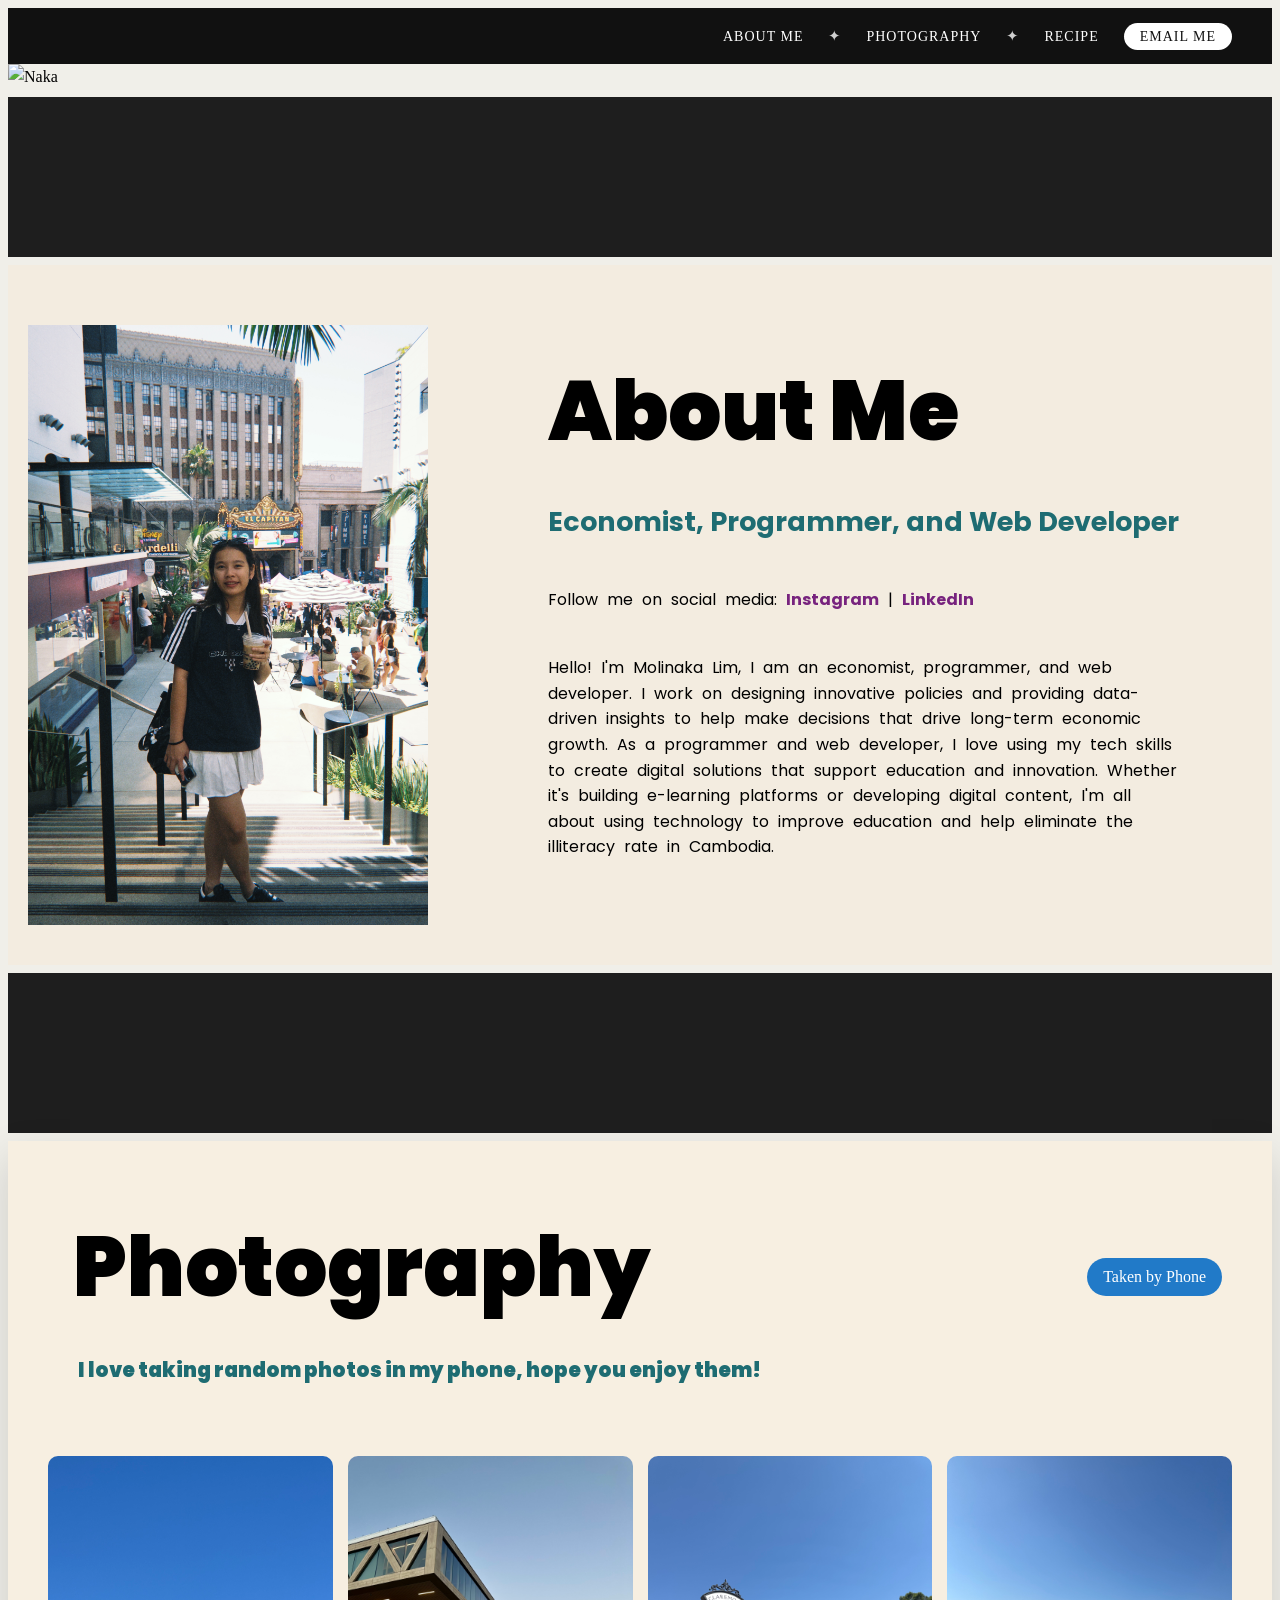
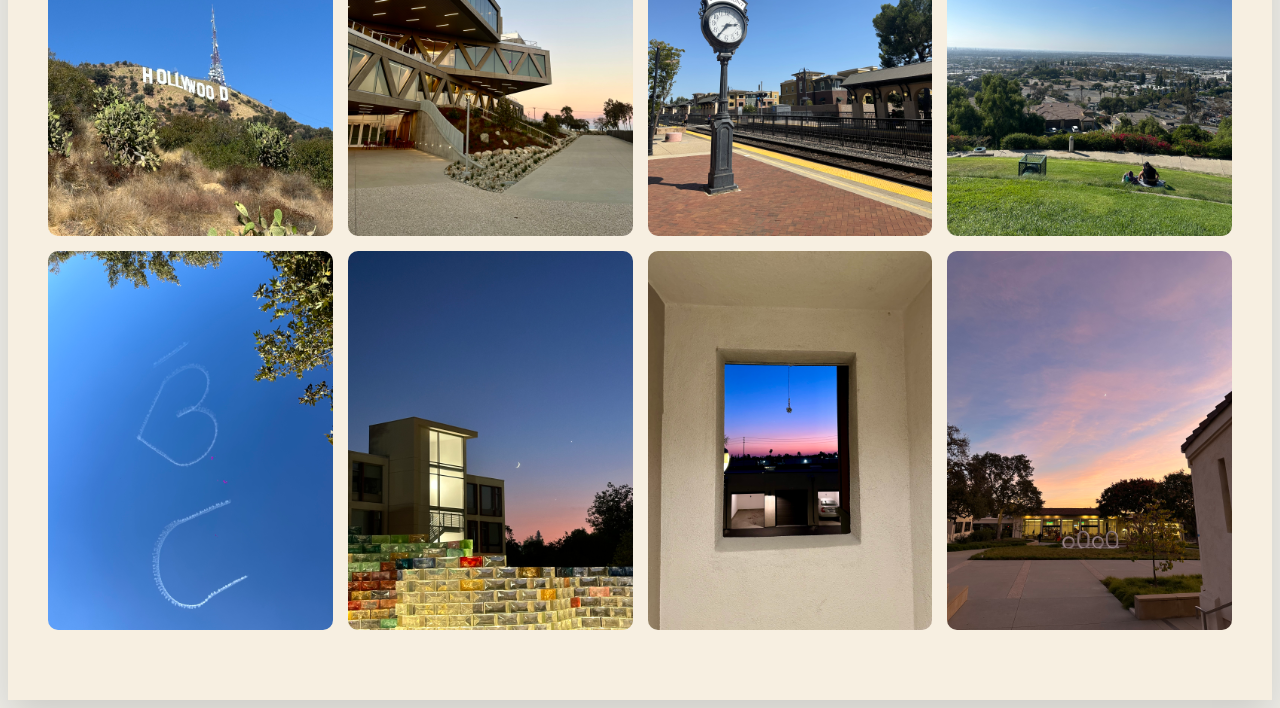
==== commit 6a5164b6: "final" ====
--- a/index.html
+++ b/index.html
@@ -1,22 +1,18 @@
 <!DOCTYPE html>
 <html lang="en">
 <head>
-<meta charset="UTF-8">
-<meta name="viewport" content="width=device-width, initial-scale=1.0">
-<title>Your Name's Bio</title>
-<link rel="stylesheet" href="index.css">
-</head>
-
-<head>
+  <meta charset="UTF-8">
+  <title>Molinaka Lim's Portfolio</title>
+  <link rel="stylesheet" href="index.css">
   <link href="https://fonts.googleapis.com/css2?family=Poppins:wght@300;400;500;600;700&display=swap" rel="stylesheet">
 </head>
 
 <body>
-    <nav class="top-nav">
-        <div class="nav-left">
-            <span class="logo">NK</span>
-        </div>
- <ul class="nav-links">
+  <nav>
+  <ul class="nav-links">
+    <div>
+      
+    </div>
     <li class="aboutmenav"><a href="#About-Me">ABOUT ME</a></li>
     <li><span class="divider">✦</span></li>
     <li class="photographynav"><a href="#gallery">PHOTOGRAPHY</a></li>
@@ -26,7 +22,7 @@
       <a class="emailme" href="mailto:mlim28@cmc.edu">EMAIL ME</a>
     </li>
   </ul>
-</nav>
+  </nav>
 
 <img src="homecoverpage.png" alt="Naka" class="homepagecover">
 
@@ -40,7 +36,7 @@
     <h2>Economist, Programmer, and Web Developer</h2>
     <p>Follow me on social media:
     <a href="https://www.instagram.com/_naka23.x_/" target="_blank"><b>Instagram</b></a> |
-    <a href="www.linkedin.com/in/molinaka-lim" target="_blank"><b>LinkedIn</b></a></p>  
+    <a href="https://www.linkedin.com/in/molinaka-lim/" target="_blank"><b>LinkedIn</b></a></p>  
 
     <p>Hello! I'm Molinaka Lim, I am an economist, programmer, and web developer. I work on designing innovative policies and providing data-driven insights to help make decisions that drive long-term economic growth. As a programmer and web developer, I love using my tech skills to create digital solutions that support education and innovation. Whether it's building e-learning platforms or developing digital content, I'm all about using technology to improve education and help eliminate the illiteracy rate in Cambodia.</p>
   </div>
@@ -48,8 +44,8 @@
 </section>
 
 <hr>
+
 <section id="gallery">
-<div class="photo-wrapper">
   <div class="photo-card">
     <div class="photo-header">
       <h1 class="photo-title">Photography</h1>
@@ -67,47 +63,7 @@
       <img src="pic8.jpg" alt="image8">
     </div>
   </div>
-</div>
 </section>
-<!-- <h1>About Me</h1>
-<hr>
 
-<img src="aboutme2.jpg" alt="aboutme" class="aboutmepic">
-
-<div class="about-container">
-  <img src="aboutme2.JPG" alt="aboutme" class="aboutmepic">
-  <p>I'm a humanitarian entrepreneur and economist...</p>
-</div> --> 
-
-<!-- <p>Economist, Programmer, and Web Developer</p>
-<p>Follow me on social media:</p>
-<p>
-<a href="https://www.instagram.com/_naka23.x_/"
-target="_blank">Instagram</a> |
-
-<a href="www.linkedin.com/in/molinaka-lim"
-target="_blank">LinkedIn</a>
-</p>
-</header>
-<main>
-<section class="bio">
-<h2>About Me</h2>
-<p>Hello! I'm Molinaka Lim, I am a humanitarian entrepreneur and economist who will design innovative policies, and provide data-driven insights, analysis and policy recommendations to help policy makers create informed decisions that will stimulate long term economic growth. My ability to dot connect things allow me to facilitate creative thinking and innovation to develop e-learning platforms, digital educational content to enhance the quality of education, eliminating the illiteracy rate in Cambodia.</p>
-Add more paragraphs as needed -->
-<!-- </section>
-<section class="projects">
-<h2>Projects</h2>
-<ul>
-<li><a href="file:///Users/macbook/Downloads/CMC_YEAR%201/Computing%20for%20the%20Web/Web%20Development/Lab%206.html#">About Me</a></li>
-<li><a href="file:///Users/macbook/Downloads/CMC_YEAR%201/Computing%20for%20the%20Web/Web%20Development/project2_lab6.html">My Recipe</a></li>
-<li><a href="file:///Users/macbook/Downloads/CMC_YEAR%201/Computing%20for%20the%20Web/Web%20Development/project3_lab6.html">My Business Card</a></li>
-
-</ul>
-</section>
-</main>
-<footer>
-<p>Contact me at <a
-href="mlim28@cmc.edu">mlim28@cmc.edu</a></p>
-</footer> -->
 </body>
 </html>
--- a/index.css
+++ b/index.css
@@ -6,12 +6,6 @@
 }
 
 nav {
-  width: 100%;
-  margin: 0;
-  padding: 0;
-}
-
-.top-nav {
   width: 100%;
   background: #111;
   padding: 15px 40px;
@@ -20,13 +14,7 @@
   justify-content: space-between;
   font-family: Poppins;
   box-sizing: border-box;
-}
-
-.logo {
-  font-size: 21px;
-  font-weight: 800;
-  color: white;
-  letter-spacing: 1px;
+  justify-content: flex-end;
 }
 
 .nav-links {
@@ -46,10 +34,6 @@
   letter-spacing: 1px;
 }
 
-.nav-links:hover{
-  color: rgb(142, 53, 53);
-}
-
 .aboutmenav:hover{
   background-color: rgb(38, 142, 149);
   border-radius: 20px;
@@ -70,7 +54,7 @@
 
 .divider {
   color: #cfcfcf;
-  font-size: 12px;
+  font-size: 15px;
 }
 
 .emailme {
@@ -80,7 +64,6 @@
   border-radius: 20px;
   font-weight: 700;
   text-transform: uppercase;
-  transition: 0.2s;
 }
 
 .emailme:hover {
@@ -88,9 +71,7 @@
 }
 
 body {
-font-family: 'Arial', sans-serif;
 line-height: 1.6;
-padding: ០px;
 background-color: #f0efe9;
 }
 
@@ -105,8 +86,6 @@
 
 .about-container {
   display: flex;                
-  align-items: flex-start;      
-  justify-content: flex-start;  
   padding: 20px;
   background-color: #f3ece0;     
 }
@@ -128,13 +107,13 @@
   margin-top: 20px;
   margin-left: 100px;
   margin-bottom: 0px;
-  font-size: 5rem; 
+  font-size: 83px; 
   font-weight: 1000;
   font-family: Poppins;
 }
 
 h2 {
-  font-size: 1.5rem;           
+  font-size: 27px;           
   font-weight: 700;
   color: #1e6c72;
   margin-bottom: 10px;
@@ -143,7 +122,7 @@
 }
 
 .about-text p {
-  font-size: 1rem;             
+  font-size: 16px;             
   line-height: 1.6; 
   margin-left: 100px; 
   margin-top: 43px;
@@ -151,25 +130,17 @@
   word-spacing: 5px;
 }
 
-.photo-wrapper {
-  min-height: 100vh;
-  display: flex;
-  justify-content: center;
-  align-items: center;
-} 
-
 hr{
   border: 80px solid #1e1e1e; 
 }
 
 .photo-card {
-  background: #fdfaf5;
+  background: #f7efe1;
   padding: 30px 40px;
   box-shadow: 0 18px 40px rgba(0, 0, 0, 0.15);
   width:100%;
   box-sizing: border-box;
 }
-
 
 .photo-header {
   display: flex;
@@ -187,7 +158,7 @@
 .gallcaption{
   margin-left: 30px;
   font-family: Poppins;
-  font-size: 1.2rem;           
+  font-size: 20px;           
   font-weight: 900;
   color: #1e6c72;
   margin-bottom: 70px;
@@ -198,7 +169,7 @@
   margin-top: 60px;
   margin-right: 10px;
   background: rgb(33, 122, 200);
-  color: #ffffff !important;
+  color: #ffffff;
   border-radius: 20px;
   font-weight: 500;
   font-family: Poppins;
@@ -216,24 +187,16 @@
 .photo-grid img {
   width: 100%;
   height: auto;
-  object-fit: cover;
   display: block;
   border-radius: 10px;
   margin-bottom: 0px;
 }
 
-
-@media (max-width: 768px) {
-  .photo-grid {
-    grid-template-columns: repeat(2, 1fr); 
-  }
-}
-
-
 a {
 color: #77237e;
 text-decoration: none;
 }
+
 a:hover {
 text-decoration: underline;
 background-color: rgb(38, 142, 149);
@@ -241,7 +204,3 @@
 border-radius: 20px;
 padding: 6px 16px;
 }
-footer {
-text-align: center;
-margin-top: 20px;
-} 
